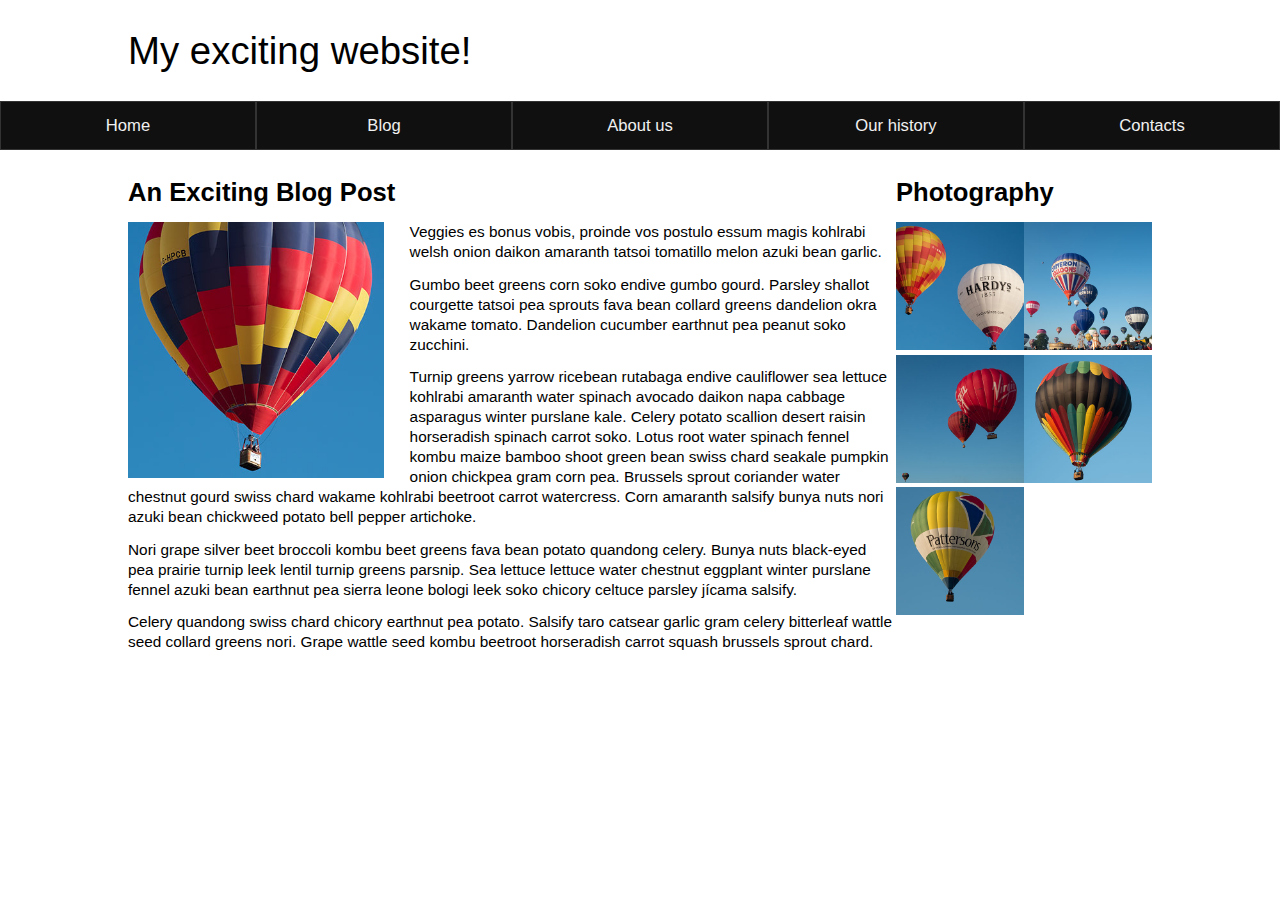
==== index.html @ 5990735e "Practice html/css with a challenge (responsive webpage)" ====
<!doctype html>
<html lang="en">
<head>
    <meta charset="utf-8"/>
    <meta name="viewport" content="width=device-width, initial-scale=1.0">
    <title>CSS Challenge:Fundament layout comprehension</title>
    <link rel="stylesheet" href="style.css">
</head>
<body>

<header>
    <h1>My exciting website!</h1>
</header>

<nav>
    <ul>
        <li><a href="#">Home</a></li>
        <li><a href="#">Blog</a></li>
        <li><a href="#">About us</a></li>
        <li><a href="#">Our history</a></li>
        <li><a href="#">Contacts</a></li>
    </ul>
</nav>

<main>
    <article>
        <h2>An Exciting Blog Post</h2>
        <img alt="Balloon-sq-6" src="./images/balloon-sq6.jpg">
        <p>Veggies es bonus vobis, proinde vos postulo essum magis kohlrabi welsh onion daikon amaranth tatsoi tomatillo
            melon
            azuki bean garlic.</p>

        <p>Gumbo beet greens corn soko endive gumbo gourd. Parsley shallot courgette tatsoi pea sprouts fava bean
            collard
            greens
            dandelion okra wakame tomato. Dandelion cucumber earthnut pea peanut soko zucchini.</p>

        <p>Turnip greens yarrow ricebean rutabaga endive cauliflower sea lettuce kohlrabi amaranth water spinach avocado
            daikon
            napa cabbage asparagus winter purslane kale. Celery potato scallion desert raisin horseradish spinach carrot
            soko.
            Lotus root water spinach fennel kombu maize bamboo shoot green bean swiss chard seakale pumpkin onion
            chickpea
            gram
            corn pea. Brussels sprout coriander water chestnut gourd swiss chard wakame kohlrabi beetroot carrot
            watercress.
            Corn amaranth salsify bunya nuts nori azuki bean chickweed potato bell pepper artichoke.</p>

        <p>Nori grape silver beet broccoli kombu beet greens fava bean potato quandong celery. Bunya nuts black-eyed pea
            prairie
            turnip leek lentil turnip greens parsnip. Sea lettuce lettuce water chestnut eggplant winter purslane fennel
            azuki
            bean earthnut pea sierra leone bologi leek soko chicory celtuce parsley jícama salsify.</p>

        <p>Celery quandong swiss chard chicory earthnut pea potato. Salsify taro catsear garlic gram celery bitterleaf
            wattle
            seed collard greens nori. Grape wattle seed kombu beetroot horseradish carrot squash brussels sprout
            chard.</p>
    </article>

    <aside>
        <h2>Photography</h2>
        <ul>
            <li><img alt="Balloon-sq-6" src="./images/balloon-sq1.jpg"></li>
            <li><img alt="Balloon-sq-6" src="./images/balloon-sq2.jpg"></li>
            <li><img alt="Balloon-sq-6" src="./images/balloon-sq3.jpg"></li>
            <li><img alt="Balloon-sq-6" src="./images/balloon-sq4.jpg"></li>
            <li><img alt="Balloon-sq-6" src="./images/balloon-sq5.jpg"></li>
        </ul>
    </aside>
</main>

</body>
</html>
---- style.css ----
* {
    box-sizing: border-box;
    margin: 0;
}

:root {
    --primary-background-color: rgb(207 232 220 / 20%);
    --primary-background-hover-color: rgb(207, 232, 220);
    --secondary-background-color: rgb(79 185 227 / 30%);
    --secondary-border-color: rgb(79 185 227);
    --dark-border-color: #333333;
    --dark-color: #101010;
    --light-color: #f1f1f1;
}

html {
    font: 1vw/1.3 Arial,
    Helvetica,
    sans-serif;
}

header {
    width: 80%;
    margin: 0 auto;
    padding: 2rem 0;
}

ul {
    list-style: none;
    padding: 0;
}

nav a {
    text-decoration: none;
    color: var(--light-color);
    padding: 1rem;
    display: block;
    text-align: center;
    background-color: var(--dark-color);
    border: 1px solid var(--dark-border-color);
    font-size: 1.3rem;
}

nav a:hover {
    background-color: var(--dark-border-color);
}

h1 {
    font-size: 3rem;
    font-weight: lighter;
}

h2 {
    font-size: 2rem;
    margin-bottom: 1rem;
}

main {
    width: 80%;
    margin: 2rem auto;
}

article img {
    float: left;
    margin-right: 2rem;
    width: 20rem;
}

p {
    margin-bottom: 1rem;
    font-size: 1.2rem;
}

img {
    max-width: 100%;
}

aside ul {
    display: grid;
    grid-template-columns: repeat(auto-fill, minmax(18rem, 1fr));
    gap: 10px;
}

@media (min-width: 550px) {
    nav ul {
        display: flex;
    }

    nav li {
        flex: 1;
    }
}

@media (min-width: 700px) {
    main {
        display: flex;
    }

    aside ul {
        grid-template-columns: repeat(2, minmax(10rem, 1fr));
        gap: 0;
    }
}
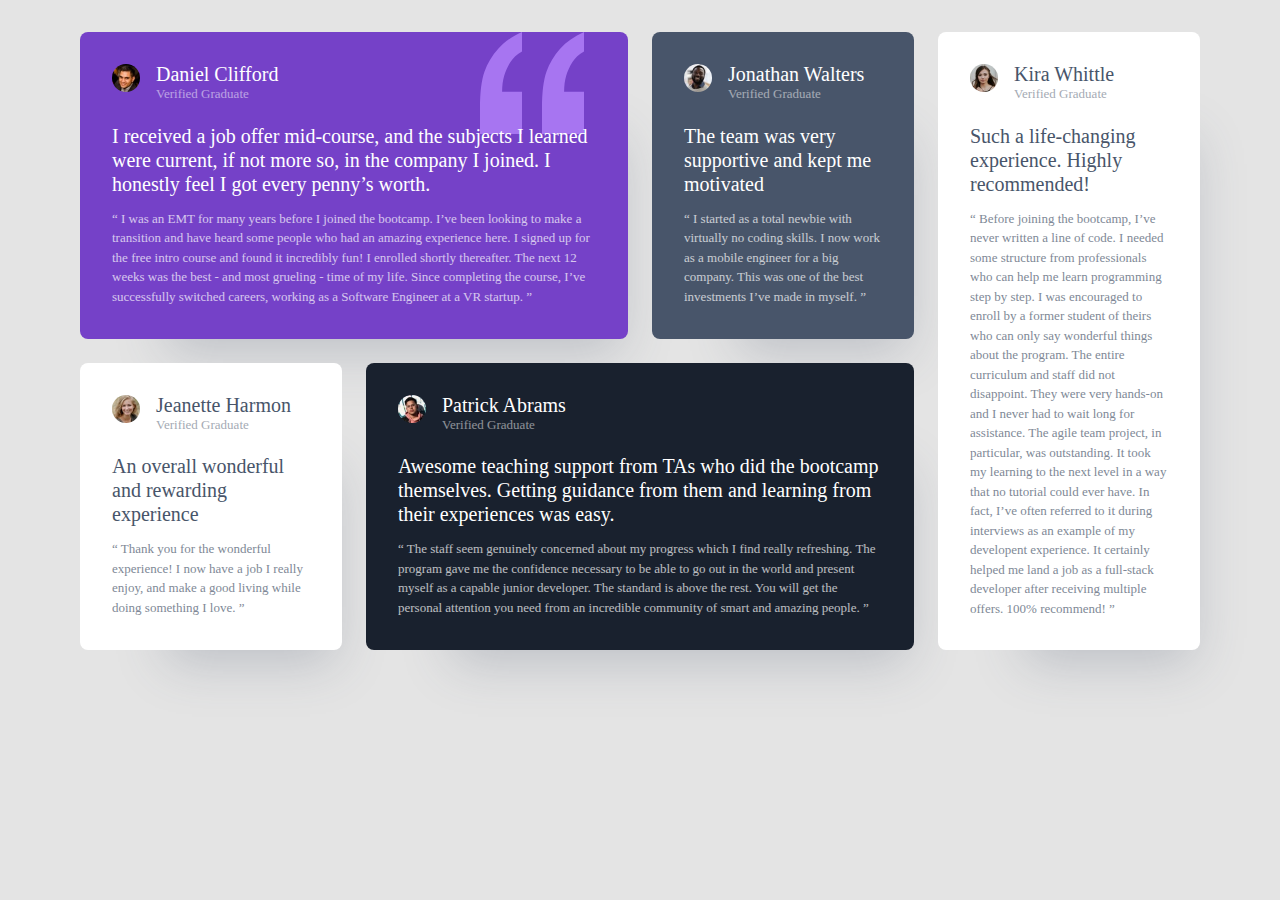
==== commit 981e8f02: "Update github.io project" ====
--- a/index.html
+++ b/index.html
@@ -1,74 +1,119 @@
-<!doctype html>
-<html lang="en">
+<!DOCTYPE html>
+<html lang="en-US">
 <head>
-    <meta charset="utf-8"/>
-    <meta name="viewport" content="width=device-width, initial-scale=1.0">
-    <title>CSS Challenge:Fundament layout comprehension</title>
+    <meta charset="utf-8">
+    <meta name="viewport" content="width=device-width">
+    <title>Grid layout</title>
+    <link rel="preconnect" href="https://fonts.googleapis.com">
+    <link rel="preconnect" href="https://fonts.gstatic.com" crossorigin>
+    <link href="https://fonts.googleapis.com/css2?family=Barlow+Semi+Condensed:wght@500;600&display=swap"
+          rel="stylesheet">
     <link rel="stylesheet" href="style.css">
 </head>
 <body>
-
-<header>
-    <h1>My exciting website!</h1>
-</header>
-
-<nav>
-    <ul>
-        <li><a href="#">Home</a></li>
-        <li><a href="#">Blog</a></li>
-        <li><a href="#">About us</a></li>
-        <li><a href="#">Our history</a></li>
-        <li><a href="#">Contacts</a></li>
-    </ul>
-</nav>
-
-<main>
-    <article>
-        <h2>An Exciting Blog Post</h2>
-        <img alt="Balloon-sq-6" src="./images/balloon-sq6.jpg">
-        <p>Veggies es bonus vobis, proinde vos postulo essum magis kohlrabi welsh onion daikon amaranth tatsoi tomatillo
-            melon
-            azuki bean garlic.</p>
-
-        <p>Gumbo beet greens corn soko endive gumbo gourd. Parsley shallot courgette tatsoi pea sprouts fava bean
-            collard
-            greens
-            dandelion okra wakame tomato. Dandelion cucumber earthnut pea peanut soko zucchini.</p>
-
-        <p>Turnip greens yarrow ricebean rutabaga endive cauliflower sea lettuce kohlrabi amaranth water spinach avocado
-            daikon
-            napa cabbage asparagus winter purslane kale. Celery potato scallion desert raisin horseradish spinach carrot
-            soko.
-            Lotus root water spinach fennel kombu maize bamboo shoot green bean swiss chard seakale pumpkin onion
-            chickpea
-            gram
-            corn pea. Brussels sprout coriander water chestnut gourd swiss chard wakame kohlrabi beetroot carrot
-            watercress.
-            Corn amaranth salsify bunya nuts nori azuki bean chickweed potato bell pepper artichoke.</p>
-
-        <p>Nori grape silver beet broccoli kombu beet greens fava bean potato quandong celery. Bunya nuts black-eyed pea
-            prairie
-            turnip leek lentil turnip greens parsnip. Sea lettuce lettuce water chestnut eggplant winter purslane fennel
-            azuki
-            bean earthnut pea sierra leone bologi leek soko chicory celtuce parsley jícama salsify.</p>
-
-        <p>Celery quandong swiss chard chicory earthnut pea potato. Salsify taro catsear garlic gram celery bitterleaf
-            wattle
-            seed collard greens nori. Grape wattle seed kombu beetroot horseradish carrot squash brussels sprout
-            chard.</p>
+<main class="testimonial-grid">
+    <article class="testimonial flow bg-primary-400 quote text-neutral-100">
+        <div class="flex">
+            <div>
+                <img src="./images/image-daniel.jpg" alt="daniel clifford">
+            </div>
+            <div>
+                <h2 class="name">Daniel Clifford</h2>
+                <p class="position">Verified Graduate</p>
+            </div>
+        </div>
+        <p>
+            I received a job offer mid-course, and the subjects I learned were current, if not more so,
+            in the company I joined. I honestly feel I got every penny’s worth.
+        </p>
+        <p>
+            “ I was an EMT for many years before I joined the bootcamp. I’ve been looking to make a
+            transition and have heard some people who had an amazing experience here. I signed up
+            for the free intro course and found it incredibly fun! I enrolled shortly thereafter.
+            The next 12 weeks was the best - and most grueling - time of my life. Since completing
+            the course, I’ve successfully switched careers, working as a Software Engineer at a VR startup. ”
+        </p>
     </article>
-
-    <aside>
-        <h2>Photography</h2>
-        <ul>
-            <li><img alt="Balloon-sq-6" src="./images/balloon-sq1.jpg"></li>
-            <li><img alt="Balloon-sq-6" src="./images/balloon-sq2.jpg"></li>
-            <li><img alt="Balloon-sq-6" src="./images/balloon-sq3.jpg"></li>
-            <li><img alt="Balloon-sq-6" src="./images/balloon-sq4.jpg"></li>
-            <li><img alt="Balloon-sq-6" src="./images/balloon-sq5.jpg"></li>
-        </ul>
-    </aside>
+    <article class="testimonial flow bg-neutral-100 text-secondary-400">
+        <div class="flex">
+            <div>
+                <img src="./images/image-jeanette.jpg" alt="Jeanette Harmon">
+            </div>
+            <div>
+                <h2 class="name">Jeanette Harmon</h2>
+                <p class="position">Verified Graduate</p>
+            </div>
+        </div>
+        <p>
+            An overall wonderful and rewarding experience</p>
+        <p>
+            “ Thank you for the wonderful experience! I now have a job I really enjoy, and make a good living
+            while doing something I love. ”
+        </p>
+    </article>
+    <article class="testimonial flow bg-secondary-400 text-neutral-100">
+        <div class="flex">
+            <div>
+                <img src="./images/image-jonathan.jpg" alt="Jonathan Walters">
+            </div>
+            <div>
+                <h2 class="name">Jonathan Walters</h2>
+                <p class="position">Verified Graduate</p>
+            </div>
+        </div>
+        <p>
+            The team was very supportive and kept me motivated
+        </p>
+        <p>
+            “ I started as a total newbie with virtually no coding skills. I now work as a mobile engineer
+            for a big company. This was one of the best investments I’ve made in myself. ”
+        </p>
+    </article>
+    <article class="testimonial flow bg-secondary-500 text-neutral-100">
+        <div class="flex">
+            <div>
+                <img src="./images/image-patrick.jpg" alt="Patrick Abrams">
+            </div>
+            <div>
+                <h2 class="name">Patrick Abrams</h2>
+                <p class="position">Verified Graduate</p>
+            </div>
+        </div>
+        <p>
+            Awesome teaching support from TAs who did the bootcamp themselves. Getting guidance from them and
+            learning from their experiences was easy.
+        </p>
+        <p>
+            “ The staff seem genuinely concerned about my progress which I find really refreshing. The program
+            gave me the confidence necessary to be able to go out in the world and present myself as a capable
+            junior developer. The standard is above the rest. You will get the personal attention you need from
+            an incredible community of smart and amazing people. ”
+        </p>
+    </article>
+    <article class="testimonial flow bg-neutral-100 text-secondary-400">
+        <div class="flex">
+            <div>
+                <img src="./images/image-kira.jpg" alt="Kira Whittle">
+            </div>
+            <div>
+                <h2 class="name">Kira Whittle</h2>
+                <p class="position">Verified Graduate</p>
+            </div>
+        </div>
+        <p>
+            Such a life-changing experience. Highly recommended!
+        </p>
+        <p>
+            “ Before joining the bootcamp, I’ve never written a line of code. I needed some structure from
+            professionals who can help me learn programming step by step. I was encouraged to enroll by a former
+            student of theirs who can only say wonderful things about the program. The entire curriculum and staff
+            did not disappoint. They were very hands-on and I never had to wait long for assistance. The agile team
+            project, in particular, was outstanding. It took my learning to the next level in a way that no tutorial
+            could ever have. In fact, I’ve often referred to it during interviews as an example of my developent
+            experience. It certainly helped me land a job as a full-stack developer after receiving multiple offers.
+            100% recommend! ”
+        </p>
+    </article>
 </main>
-
 </body>
-</html>
+</html>--- a/style.css
+++ b/style.css
@@ -1,103 +1,206 @@
-* {
+:root {
+    --clr-primary-400: 263 55% 52%;
+    --clr-secondary-400: 217 19% 35%;
+    --clr-secondary-500: 219 29% 14%;
+    --clr-neutral-100: 0 0% 100%;
+    --clr-neutral-200: 210 46% 95%;
+    --clr-neutral-300: 0 0% 81%;
+
+    --ff-primary: "Barlow Semi Condensed", sans-serif;
+
+    --fw-400: 500;
+    --fw-700: 600;
+
+    --fs-300: 0.6875rem;
+    --fs-400: 0.8125rem;
+    --fs-500: 1.25rem;
+}
+
+/* Box sizing rules */
+*,
+*::before,
+*::after {
     box-sizing: border-box;
+}
+
+/* Remove default margin */
+body,
+h1,
+h2,
+h3,
+h4,
+p,
+figure,
+blockquote,
+dl,
+dd {
     margin: 0;
 }
 
-:root {
-    --primary-background-color: rgb(207 232 220 / 20%);
-    --primary-background-hover-color: rgb(207, 232, 220);
-    --secondary-background-color: rgb(79 185 227 / 30%);
-    --secondary-border-color: rgb(79 185 227);
-    --dark-border-color: #333333;
-    --dark-color: #101010;
-    --light-color: #f1f1f1;
-}
-
-html {
-    font: 1vw/1.3 Arial,
-    Helvetica,
-    sans-serif;
-}
-
-header {
-    width: 80%;
-    margin: 0 auto;
-    padding: 2rem 0;
-}
-
-ul {
+/* Remove list styles on ul, ol elements with a list role, which suggests default styling will be removed */
+ul[role="list"],
+ol[role="list"] {
     list-style: none;
-    padding: 0;
-}
-
-nav a {
-    text-decoration: none;
-    color: var(--light-color);
-    padding: 1rem;
+}
+
+/* Set core root defaults */
+html:focus-within {
+    scroll-behavior: smooth;
+}
+
+/* Set core body defaults */
+body {
+    min-height: 100vh;
+    text-rendering: optimizeSpeed;
+    line-height: 1.5;
+    background-color: #e4e4e4;
+}
+
+/* A elements that don't have a class get default styles */
+a:not([class]) {
+    text-decoration-skip-ink: auto;
+}
+
+/* Make images easier to work with */
+img,
+picture {
+    max-width: 100%;
     display: block;
-    text-align: center;
-    background-color: var(--dark-color);
-    border: 1px solid var(--dark-border-color);
-    font-size: 1.3rem;
-}
-
-nav a:hover {
-    background-color: var(--dark-border-color);
-}
-
-h1 {
-    font-size: 3rem;
-    font-weight: lighter;
-}
-
-h2 {
-    font-size: 2rem;
-    margin-bottom: 1rem;
-}
-
-main {
-    width: 80%;
-    margin: 2rem auto;
-}
-
-article img {
-    float: left;
-    margin-right: 2rem;
-    width: 20rem;
-}
-
-p {
-    margin-bottom: 1rem;
-    font-size: 1.2rem;
-}
-
-img {
-    max-width: 100%;
-}
-
-aside ul {
+}
+
+/* Inherit fonts for inputs and buttons */
+input,
+button,
+textarea,
+select {
+    font: inherit;
+}
+
+/* Remove all animations, transitions and smooth scroll for people that prefer not to see them */
+@media (prefers-reduced-motion: reduce) {
+    html:focus-within {
+        scroll-behavior: auto;
+    }
+
+    *,
+    *::before,
+    *::after {
+        animation-duration: 0.01ms !important;
+        animation-iteration-count: 1 !important;
+        transition-duration: 0.01ms !important;
+        scroll-behavior: auto !important;
+    }
+}
+
+.bg-primary-400 {
+    background: hsl(var(--clr-primary-400));
+}
+
+.bg-secondary-400 {
+    background: hsl(var(--clr-secondary-400));
+}
+
+.bg-secondary-500 {
+    background: hsl(var(--clr-secondary-500));
+}
+
+.bg-neutral-100 {
+    background: hsl(var(--clr-neutral-100));
+}
+
+.text-neutral-100 {
+    color: hsl(var(--clr-neutral-100));
+}
+
+.text-secondary-400 {
+    color: hsl(var(--clr-secondary-400));
+}
+
+.border-primary-400 {
+    border: 2px solid #a775f1;
+}
+
+.flex {
+    display: flex;
+    gap: 1rem;
+}
+
+.testimonial-grid {
     display: grid;
-    grid-template-columns: repeat(auto-fill, minmax(18rem, 1fr));
-    gap: 10px;
-}
-
-@media (min-width: 550px) {
-    nav ul {
-        display: flex;
-    }
-
-    nav li {
-        flex: 1;
-    }
-}
-
-@media (min-width: 700px) {
-    main {
-        display: flex;
-    }
-
-    aside ul {
-        grid-template-columns: repeat(2, minmax(10rem, 1fr));
-        gap: 0;
-    }
-}
+    gap: 1.5rem;
+    width: min(95%, 70rem);
+    margin-inline: auto;
+    padding-block: 2rem;
+}
+
+.testimonial {
+    font-size: var(--fs-400);
+    padding: 2rem;
+    border-radius: 0.5rem;
+    box-shadow: 2.5rem 3.75rem 3rem -3rem hsl(var(--clr-secondary-400) / 0.25);
+}
+
+.testimonial.quote {
+    background-image: url("./images/bg-pattern-quotation.svg");
+    background-repeat: no-repeat;
+    background-position: top right 10%;
+}
+
+.testimonial .position {
+    font-size: var(--fs-400);
+    opacity: 0.5;
+}
+
+.testimonial > p:first-of-type {
+    font-size: var(--fs-500);
+    line-height: 1.2;
+}
+
+.testimonial > p:last-of-type {
+    opacity: 0.7;
+}
+
+.testimonial img {
+    width: 1.75rem;
+    aspect-ratio: 1;
+    border-radius: 50%;
+}
+
+.testimonial .name {
+    font-weight: var(--fw-400);
+    font-size: var(--fs-500);
+    line-height: 1;
+}
+
+.flow > *:where(:not(:first-child)) {
+    margin-top: 1em;
+}
+
+@media (min-width: 53rem) {
+    .testimonial-grid {
+        grid-template-columns: repeat(4, 1fr);
+        grid-template-areas:
+                "daniel daniel jonathan kira"
+                "jeanette patrick patrick kira";
+    }
+
+    .testimonial:nth-of-type(1) {
+        grid-area: daniel;
+    }
+
+    .testimonial:nth-of-type(2) {
+        grid-area: jeanette;
+    }
+
+    .testimonial:nth-of-type(3) {
+        grid-area: jonathan;
+    }
+
+    .testimonial:nth-of-type(4) {
+        grid-area: patrick;
+    }
+
+    .testimonial:nth-of-type(5) {
+        grid-area: kira;
+    }
+}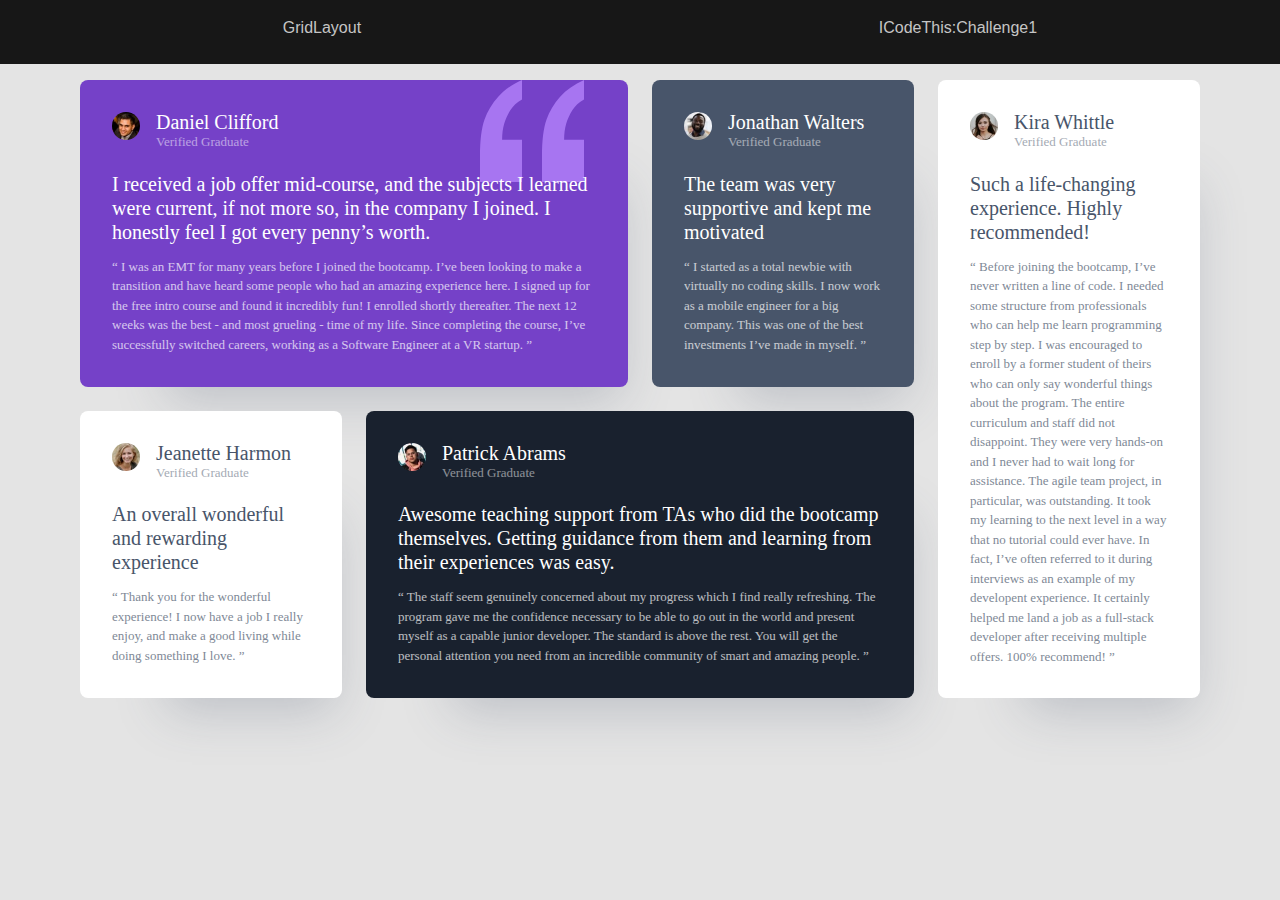
==== commit faea50f0: "Update github.io project" ====
--- a/index.html
+++ b/index.html
@@ -9,8 +9,16 @@
     <link href="https://fonts.googleapis.com/css2?family=Barlow+Semi+Condensed:wght@500;600&display=swap"
           rel="stylesheet">
     <link rel="stylesheet" href="style.css">
+    <link rel="stylesheet" href="common.css">
 </head>
 <body>
+<nav class="navbar">
+    <ul>
+        <li><a href="index.html">GridLayout</a></li>
+        <li><a href="index(icodethis-challenge1).html">ICodeThis:Challenge1</a></li>
+    </ul>
+</nav>
+
 <main class="testimonial-grid">
     <article class="testimonial flow bg-primary-400 quote text-neutral-100">
         <div class="flex">
--- a/common.css
+++ b/common.css
@@ -0,0 +1,28 @@
+.navbar {
+    margin: -1rem;
+    background-color: #171717;
+    color: #c5c5c5;
+    padding-bottom: 0.5rem;
+}
+
+ul {
+    display: flex;
+    justify-content: space-around;
+    align-items: center;
+    padding-top: 1rem;
+}
+
+ul, li, a {
+    color: inherit;
+    list-style: none;
+    text-decoration: none;
+    font-family: sans-serif;
+}
+
+li:hover {
+    color: white;
+}
+
+a:active {
+    color: blue;
+}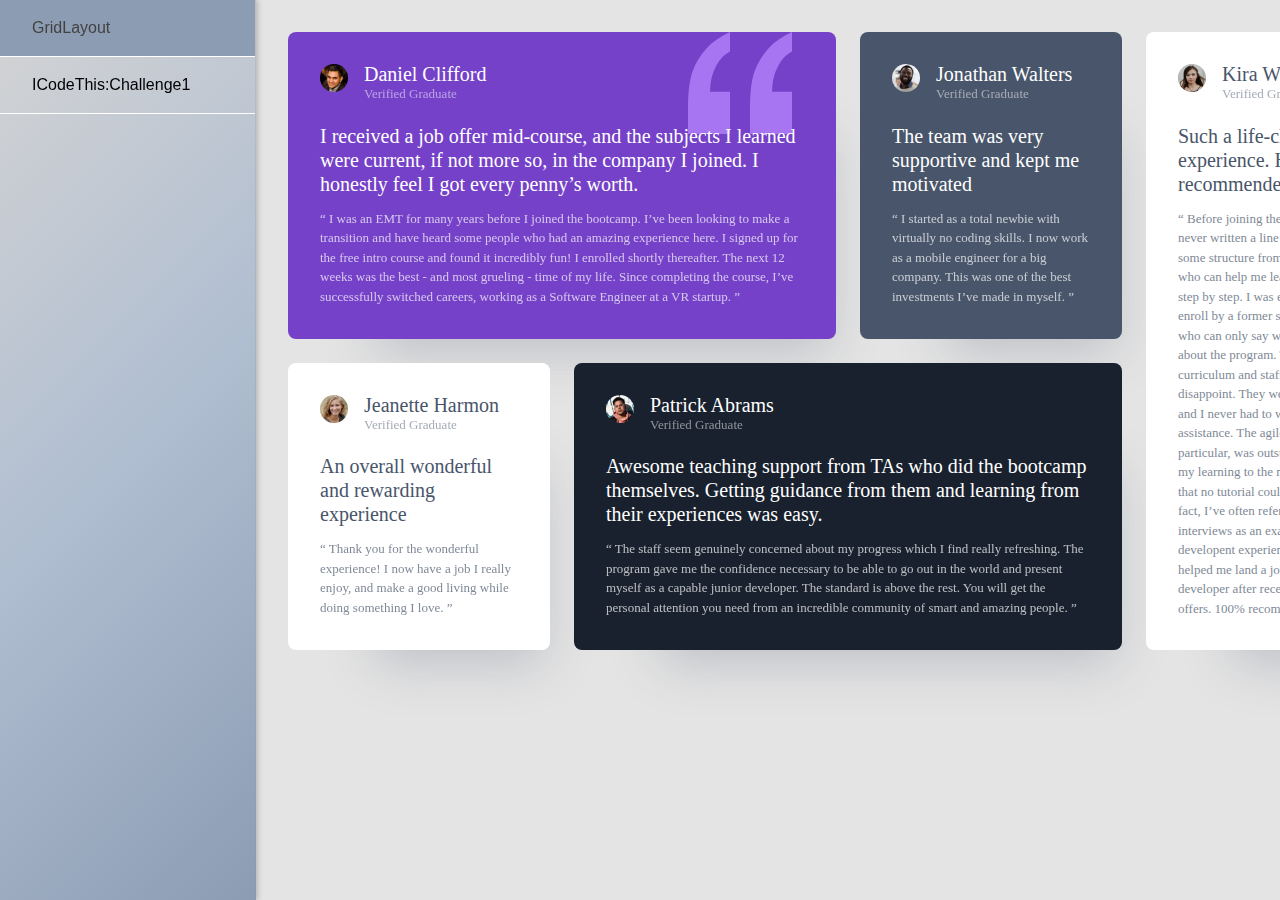
==== commit c959f764: "Update github.io project" ====
--- a/index.html
+++ b/index.html
@@ -10,12 +10,13 @@
           rel="stylesheet">
     <link rel="stylesheet" href="style.css">
     <link rel="stylesheet" href="common.css">
+    <script src="common.js"></script>
 </head>
 <body>
 <nav class="navbar">
     <ul>
-        <li><a href="index.html">GridLayout</a></li>
-        <li><a href="index(icodethis-challenge1).html">ICodeThis:Challenge1</a></li>
+        <li><a href="index.html" class="nav-link">GridLayout</a></li>
+        <li><a href="index(icodethis-challenge1).html" class="nav-link">ICodeThis:Challenge1</a></li>
     </ul>
 </nav>
 
--- a/style.css
+++ b/style.css
@@ -129,7 +129,6 @@
     display: grid;
     gap: 1.5rem;
     width: min(95%, 70rem);
-    margin-inline: auto;
     padding-block: 2rem;
 }
 
--- a/common.css
+++ b/common.css
@@ -1,15 +1,16 @@
 .navbar {
-    margin: -1rem;
-    background-color: #171717;
-    color: #c5c5c5;
-    padding-bottom: 0.5rem;
+    background: linear-gradient(135deg, #d4d4d4, #b0bed1, #8c9cb3);
+    box-shadow: 2px 0 5px rgba(0, 0, 0, 0.2);
+    border-right: 1px solid rgba(0, 0, 0, 0.1);
+    min-height: 100vh;
+    width: 16rem;
+    position: fixed;
 }
 
 ul {
     display: flex;
-    justify-content: space-around;
-    align-items: center;
-    padding-top: 1rem;
+    flex-direction: column;
+    height: inherit;
 }
 
 ul, li, a {
@@ -17,12 +18,35 @@
     list-style: none;
     text-decoration: none;
     font-family: sans-serif;
+    padding: 0;
+    margin: 0;
 }
 
-li:hover {
-    color: white;
+a {
+    display: block;
 }
 
-a:active {
-    color: blue;
+a {
+    padding: 1rem 2rem;
+    border-bottom: 1px solid white;
+}
+
+a:hover {
+    color: #424242;
+    background-color: #b0bed1;
+}
+
+.testimonial-grid {
+    margin-left: 18rem;
+    transition: margin-left 0.3s ease-in-out;
+}
+
+.container {
+    margin-left: 30rem;
+    transition: margin-left 0.3s ease-in-out;
+}
+
+.nav-link.active {
+    color: #424242;
+    background-color: #8c9cb3;
 }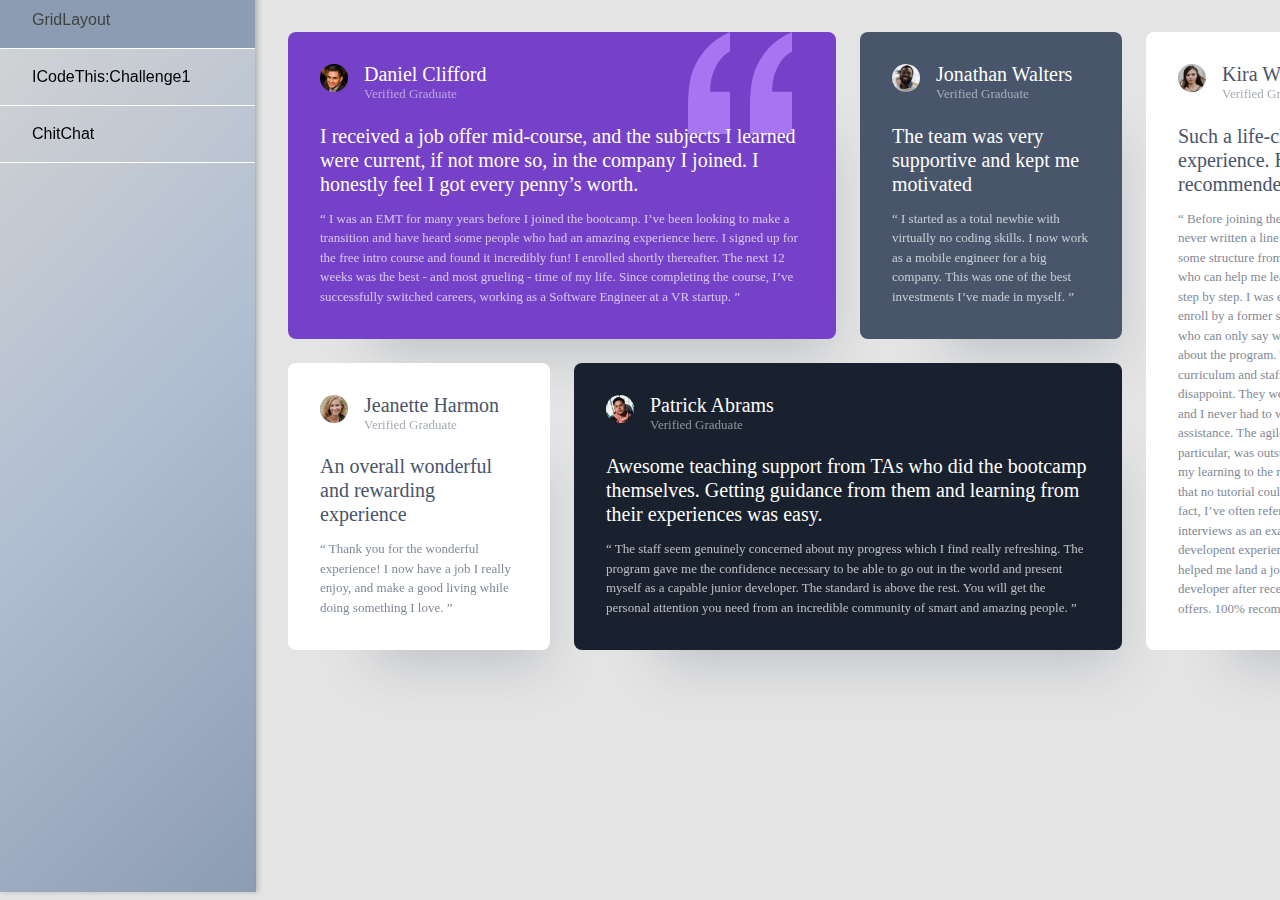
==== commit acc2b4f2: "Update github.io project" ====
--- a/index.html
+++ b/index.html
@@ -17,6 +17,7 @@
     <ul>
         <li><a href="index.html" class="nav-link">GridLayout</a></li>
         <li><a href="index(icodethis-challenge1).html" class="nav-link">ICodeThis:Challenge1</a></li>
+        <li><a href="index(chiatchat-traditional).html" class="nav-link">ChitChat</a></li>
     </ul>
 </nav>
 
--- a/common.css
+++ b/common.css
@@ -5,6 +5,7 @@
     min-height: 100vh;
     width: 16rem;
     position: fixed;
+    margin-top: -0.5rem;
 }
 
 ul {
